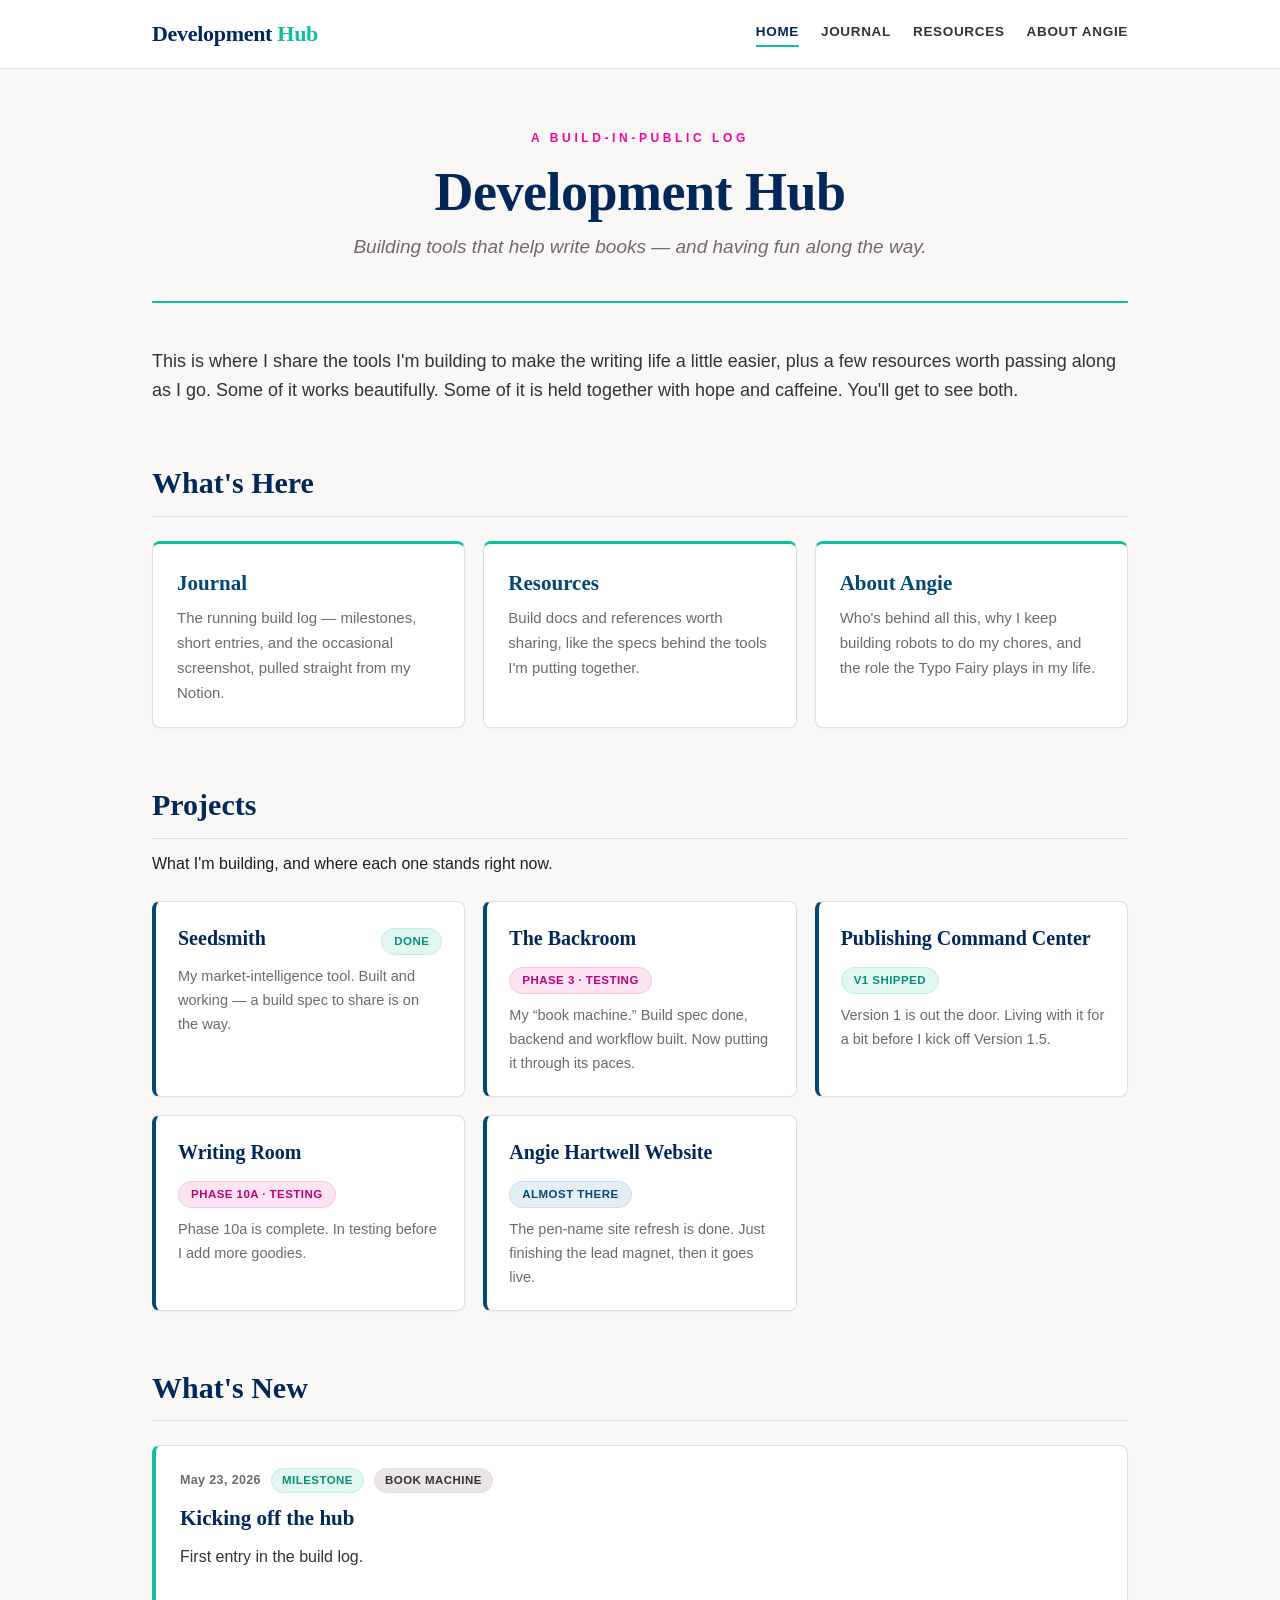
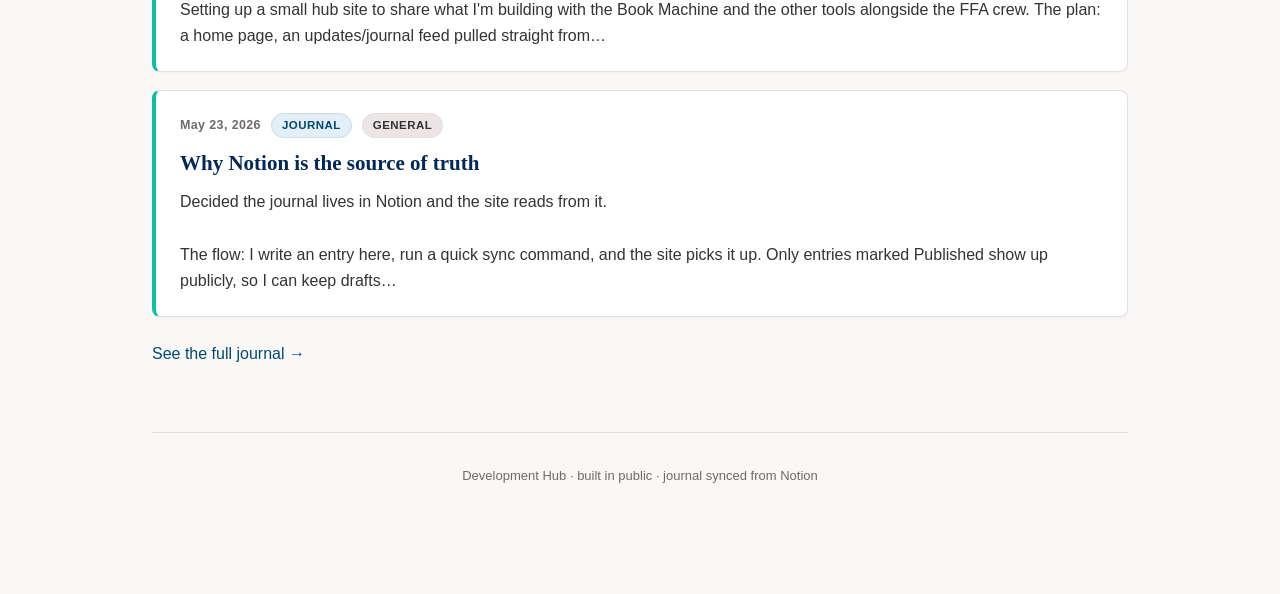
==== index.html @ eb2869bb "Initial commit" ====
<!DOCTYPE html>
<html lang="en">
<head>
<meta charset="UTF-8" />
<meta name="viewport" content="width=device-width, initial-scale=1.0" />
<title>Development Hub | Byte-Sized Booksmith</title>
<link rel="stylesheet" href="styles.css" />
</head>
<body>
  <div class="topbar">
    <div class="inner">
      <div class="brand">Development <span class="mark">Hub</span></div>
      <nav class="nav">
        <a href="index.html" class="active">Home</a>
        <a href="updates.html">Journal</a>
        <a href="resources.html">Resources</a>
        <a href="about.html">About Angie</a>
      </nav>
    </div>
  </div>

  <div class="page">
    <header class="hero">
      <div class="eyebrow">A build-in-public log</div>
      <h1>Development Hub</h1>
      <p class="tagline">Building tools that help write books &mdash; and having fun along the way.</p>
    </header>

    <p class="lede">
      This is where I share the tools I'm building to make the writing life a little
      easier, plus a few resources worth passing along as I go. Some of it works
      beautifully. Some of it is held together with hope and caffeine. You'll get to
      see both.
    </p>

    <h2>What's Here</h2>
    <div class="cards">
      <div class="card">
        <h3><a href="updates.html">Journal</a></h3>
        <p>The running build log &mdash; milestones, short entries, and the occasional screenshot, pulled straight from my Notion.</p>
      </div>
      <div class="card">
        <h3><a href="resources.html">Resources</a></h3>
        <p>Build docs and references worth sharing, like the specs behind the tools I'm putting together.</p>
      </div>
      <div class="card">
        <h3><a href="about.html">About Angie</a></h3>
        <p>Who's behind all this, why I keep building robots to do my chores, and the role the Typo Fairy plays in my life.</p>
      </div>
    </div>

    <h2>Projects</h2>
    <p>What I'm building, and where each one stands right now.</p>
    <div class="projects">
      <div class="project">
        <div class="top">
          <h3>Seedsmith</h3>
          <span class="status done">Done</span>
        </div>
        <p>My market-intelligence tool. Built and working &mdash; a build spec to share is on the way.</p>
      </div>
      <div class="project">
        <div class="top">
          <h3>The Backroom</h3>
          <span class="status testing">Phase 3 &middot; Testing</span>
        </div>
        <p>My &ldquo;book machine.&rdquo; Build spec done, backend and workflow built. Now putting it through its paces.</p>
      </div>
      <div class="project">
        <div class="top">
          <h3>Publishing Command Center</h3>
          <span class="status shipped">v1 Shipped</span>
        </div>
        <p>Version 1 is out the door. Living with it for a bit before I kick off Version 1.5.</p>
      </div>
      <div class="project">
        <div class="top">
          <h3>Writing Room</h3>
          <span class="status testing">Phase 10a &middot; Testing</span>
        </div>
        <p>Phase 10a is complete. In testing before I add more goodies.</p>
      </div>
      <div class="project">
        <div class="top">
          <h3>Angie Hartwell Website</h3>
          <span class="status building">Almost There</span>
        </div>
        <p>The pen-name site refresh is done. Just finishing the lead magnet, then it goes live.</p>
      </div>
    </div>

    <h2>What's New</h2>
    <div id="latest" class="feed">
      <p class="empty">Loading the latest entries&hellip;</p>
    </div>
    <p><a href="updates.html">See the full journal &rarr;</a></p>

    <footer class="foot">
      <p>Development Hub &middot; built in public &middot; journal synced from Notion</p>
    </footer>
  </div>

  <script src="feed.js"></script>
  <script>
    renderFeed({ target: "latest", limit: 3, compact: true });
  </script>
</body>
</html>
---- styles.css ----
/* ============================================================
   Development Hub — shared styles
   Byte-Sized Booksmith palette
   teal / blue / navy / blush / charcoal / magenta
   Light, modern, editorial author-site feel
   ============================================================ */
:root {
  --teal: #0fbf9f;
  --teal-dark: #0a8f77;
  --blue: #024873;
  --navy: #022859;
  --blush: #d6c9c9;
  --blush-soft: #ece5e5;
  --charcoal: #333333;
  --ink: #1f1f1f;
  --magenta: #f2059f;
  --paper: #ffffff;
  --cream: #faf8f7;
  --muted: #6f6a6a;
  --rule: #e4dddd;
  --card: #ffffff;
}
* { box-sizing: border-box; }
html { -webkit-text-size-adjust: 100%; scroll-behavior: smooth; }
body {
  margin: 0;
  background: var(--cream);
  color: var(--ink);
  font-family: -apple-system, BlinkMacSystemFont, "Segoe UI", Roboto, "Helvetica Neue", Arial, sans-serif;
  font-size: 16px;
  line-height: 1.65;
}
a { color: var(--blue); text-decoration: none; }
a:hover { color: var(--teal-dark); text-decoration: underline; }

.page { max-width: 1040px; margin: 0 auto; padding: 0 32px 96px; }

/* ---------- top nav ---------- */
.topbar {
  border-bottom: 1px solid var(--rule);
  background: rgba(255, 255, 255, 0.92);
  backdrop-filter: saturate(140%) blur(6px);
  position: sticky;
  top: 0;
  z-index: 10;
}
.topbar .inner {
  max-width: 1040px;
  margin: 0 auto;
  padding: 16px 32px;
  display: flex;
  align-items: center;
  justify-content: space-between;
  flex-wrap: wrap;
  gap: 12px;
}
.brand {
  font-family: Georgia, "Times New Roman", serif;
  font-size: 22px;
  font-weight: 700;
  color: var(--navy);
  letter-spacing: -0.3px;
}
.brand .mark { color: var(--teal); }
.nav { display: flex; gap: 22px; flex-wrap: wrap; }
.nav a {
  color: var(--charcoal);
  font-size: 13.5px;
  letter-spacing: 0.05em;
  text-transform: uppercase;
  font-weight: 600;
}
.nav a:hover { color: var(--teal-dark); text-decoration: none; }
.nav a.active { color: var(--navy); border-bottom: 2px solid var(--teal); padding-bottom: 2px; }

/* ---------- hero ---------- */
header.hero {
  text-align: center;
  border-bottom: 2px solid var(--teal);
  padding: 60px 0 38px;
  margin-bottom: 44px;
}
header.hero .eyebrow {
  color: var(--magenta);
  letter-spacing: 0.3em;
  text-transform: uppercase;
  font-size: 12px;
  font-weight: 700;
}
header.hero h1 {
  font-family: Georgia, "Times New Roman", serif;
  font-size: 54px;
  margin: 14px 0 6px;
  color: var(--navy);
  letter-spacing: -0.5px;
  line-height: 1.08;
}
header.hero .tagline {
  font-style: italic;
  color: var(--muted);
  font-size: 19px;
  margin: 10px auto 0;
  max-width: 660px;
}

h2 {
  font-family: Georgia, "Times New Roman", serif;
  font-size: 30px;
  color: var(--navy);
  margin: 52px 0 8px;
  border-bottom: 1px solid var(--rule);
  padding-bottom: 8px;
}
h3 { font-family: Georgia, "Times New Roman", serif; font-size: 21px; color: var(--charcoal); margin: 28px 0 6px; }
p.lede { font-size: 18px; color: var(--charcoal); }
p { margin: 12px 0; }

code, .mono {
  font-family: ui-monospace, SFMono-Regular, "Menlo", Consolas, "Courier New", monospace;
  font-size: 0.9em;
  background: var(--blush-soft);
  padding: 1px 6px;
  border-radius: 3px;
  color: var(--blue);
}
pre {
  background: var(--navy);
  color: #eaf3f1;
  padding: 16px 18px;
  border-radius: 8px;
  overflow-x: auto;
  font-size: 13.5px;
  line-height: 1.55;
}
pre code { background: none; color: inherit; padding: 0; }

/* ---------- cards grid ---------- */
.cards {
  display: grid;
  grid-template-columns: repeat(auto-fit, minmax(280px, 1fr));
  gap: 18px;
  margin: 24px 0;
}
.card {
  background: var(--card);
  border: 1px solid var(--rule);
  border-top: 3px solid var(--teal);
  border-radius: 8px;
  padding: 22px 24px;
  box-shadow: 0 1px 3px rgba(2, 40, 89, 0.04);
  transition: box-shadow 0.18s ease, transform 0.18s ease;
}
.card:hover { box-shadow: 0 6px 18px rgba(2, 40, 89, 0.08); transform: translateY(-2px); }
.card h3 { margin-top: 0; color: var(--navy); }
.card p { color: var(--muted); font-size: 15px; margin: 6px 0 0; }

/* ---------- project status board ---------- */
.projects {
  display: grid;
  grid-template-columns: repeat(auto-fit, minmax(300px, 1fr));
  gap: 18px;
  margin: 24px 0;
}
.project {
  background: var(--card);
  border: 1px solid var(--rule);
  border-left: 4px solid var(--blue);
  border-radius: 8px;
  padding: 20px 22px;
  box-shadow: 0 1px 3px rgba(2, 40, 89, 0.04);
}
.project .top {
  display: flex;
  align-items: baseline;
  justify-content: space-between;
  gap: 12px;
  flex-wrap: wrap;
}
.project h3 { margin: 0; font-size: 20px; color: var(--navy); }
.project p { color: var(--muted); font-size: 14.5px; margin: 10px 0 0; }

/* status pills */
.status {
  display: inline-block;
  padding: 3px 12px;
  border-radius: 999px;
  font-size: 11.5px;
  font-weight: 700;
  letter-spacing: 0.04em;
  text-transform: uppercase;
  white-space: nowrap;
  border: 1px solid transparent;
}
.status.done     { background: #e3f7f2; color: var(--teal-dark); border-color: #bfeee3; }
.status.shipped  { background: #e3f7f2; color: var(--teal-dark); border-color: #bfeee3; }
.status.testing  { background: #fde4f3; color: #b8047a; border-color: #f7c4e3; }
.status.building { background: #e4eef6; color: var(--blue); border-color: #c9ddec; }
.status.next     { background: var(--blush-soft); color: var(--charcoal); border-color: var(--blush); }

/* ---------- journal feed ---------- */
.feed { margin: 24px 0; }
.entry {
  background: var(--card);
  border: 1px solid var(--rule);
  border-radius: 8px;
  padding: 22px 24px;
  margin-bottom: 18px;
  border-left: 4px solid var(--teal);
  box-shadow: 0 1px 3px rgba(2, 40, 89, 0.04);
}
.entry .meta {
  display: flex;
  align-items: center;
  gap: 10px;
  flex-wrap: wrap;
  font-size: 12.5px;
  color: var(--muted);
  margin-bottom: 8px;
}
.entry .date { font-weight: 600; letter-spacing: 0.03em; }
.entry h3 { margin: 2px 0 8px; color: var(--navy); }
.entry .body { color: var(--charcoal); white-space: pre-wrap; }
.entry .shot { margin-top: 14px; }
.entry .shot img {
  max-width: 100%;
  border: 1px solid var(--rule);
  border-radius: 6px;
  display: block;
}
.entry .more { margin-top: 12px; font-size: 14px; }

/* tags / chips */
.chip {
  display: inline-block;
  padding: 2px 10px;
  border-radius: 999px;
  font-size: 11.5px;
  font-weight: 700;
  letter-spacing: 0.04em;
  text-transform: uppercase;
  border: 1px solid var(--rule);
  color: var(--charcoal);
  background: var(--blush-soft);
}
.chip.type-milestone { background: #e3f7f2; color: var(--teal-dark); border-color: #bfeee3; }
.chip.type-journal   { background: #e4eef6; color: var(--blue); border-color: #c9ddec; }
.chip.type-screenshot{ background: #fde4f3; color: #b8047a; border-color: #f7c4e3; }
.chip.type-resource  { background: var(--blush-soft); color: var(--charcoal); border-color: var(--blush); }

/* project filter buttons */
.filters { display: flex; flex-wrap: wrap; gap: 8px; margin: 20px 0 8px; }
.filters button {
  font: inherit;
  font-size: 13px;
  font-weight: 600;
  padding: 6px 14px;
  border-radius: 999px;
  border: 1px solid var(--rule);
  background: var(--card);
  color: var(--charcoal);
  cursor: pointer;
  transition: all 0.15s ease;
}
.filters button:hover { border-color: var(--teal); color: var(--teal-dark); }
.filters button.active { background: var(--teal); color: #fff; border-color: var(--teal); }

.empty { color: var(--muted); font-style: italic; padding: 24px 0; }

/* ---------- about page: floated portrait + pull quote ---------- */
.portrait {
  float: right;
  width: 260px;
  max-width: 42%;
  margin: 6px 0 18px 28px;
  border-radius: 12px;
  border: 1px solid var(--rule);
  box-shadow: 0 6px 18px rgba(2, 40, 89, 0.10);
  display: block;
}
.pullquote {
  clear: right;
  border-left: 4px solid var(--teal);
  background: var(--blush-soft);
  margin: 32px 0;
  padding: 18px 24px;
  border-radius: 0 8px 8px 0;
  font-family: Georgia, "Times New Roman", serif;
  font-style: italic;
  font-size: 22px;
  line-height: 1.4;
  color: var(--navy);
}
@media (max-width: 600px) {
  .portrait { float: none; width: 100%; max-width: 100%; margin: 0 0 20px; }
  .pullquote { font-size: 19px; }
}

/* ---------- footer ---------- */
footer.foot {
  border-top: 1px solid var(--rule);
  margin-top: 64px;
  padding-top: 20px;
  text-align: center;
  color: var(--muted);
  font-size: 13px;
}

@media (max-width: 600px) {
  header.hero h1 { font-size: 38px; }
  .page { padding: 0 18px 64px; }
  .topbar .inner { padding: 12px 18px; }
}
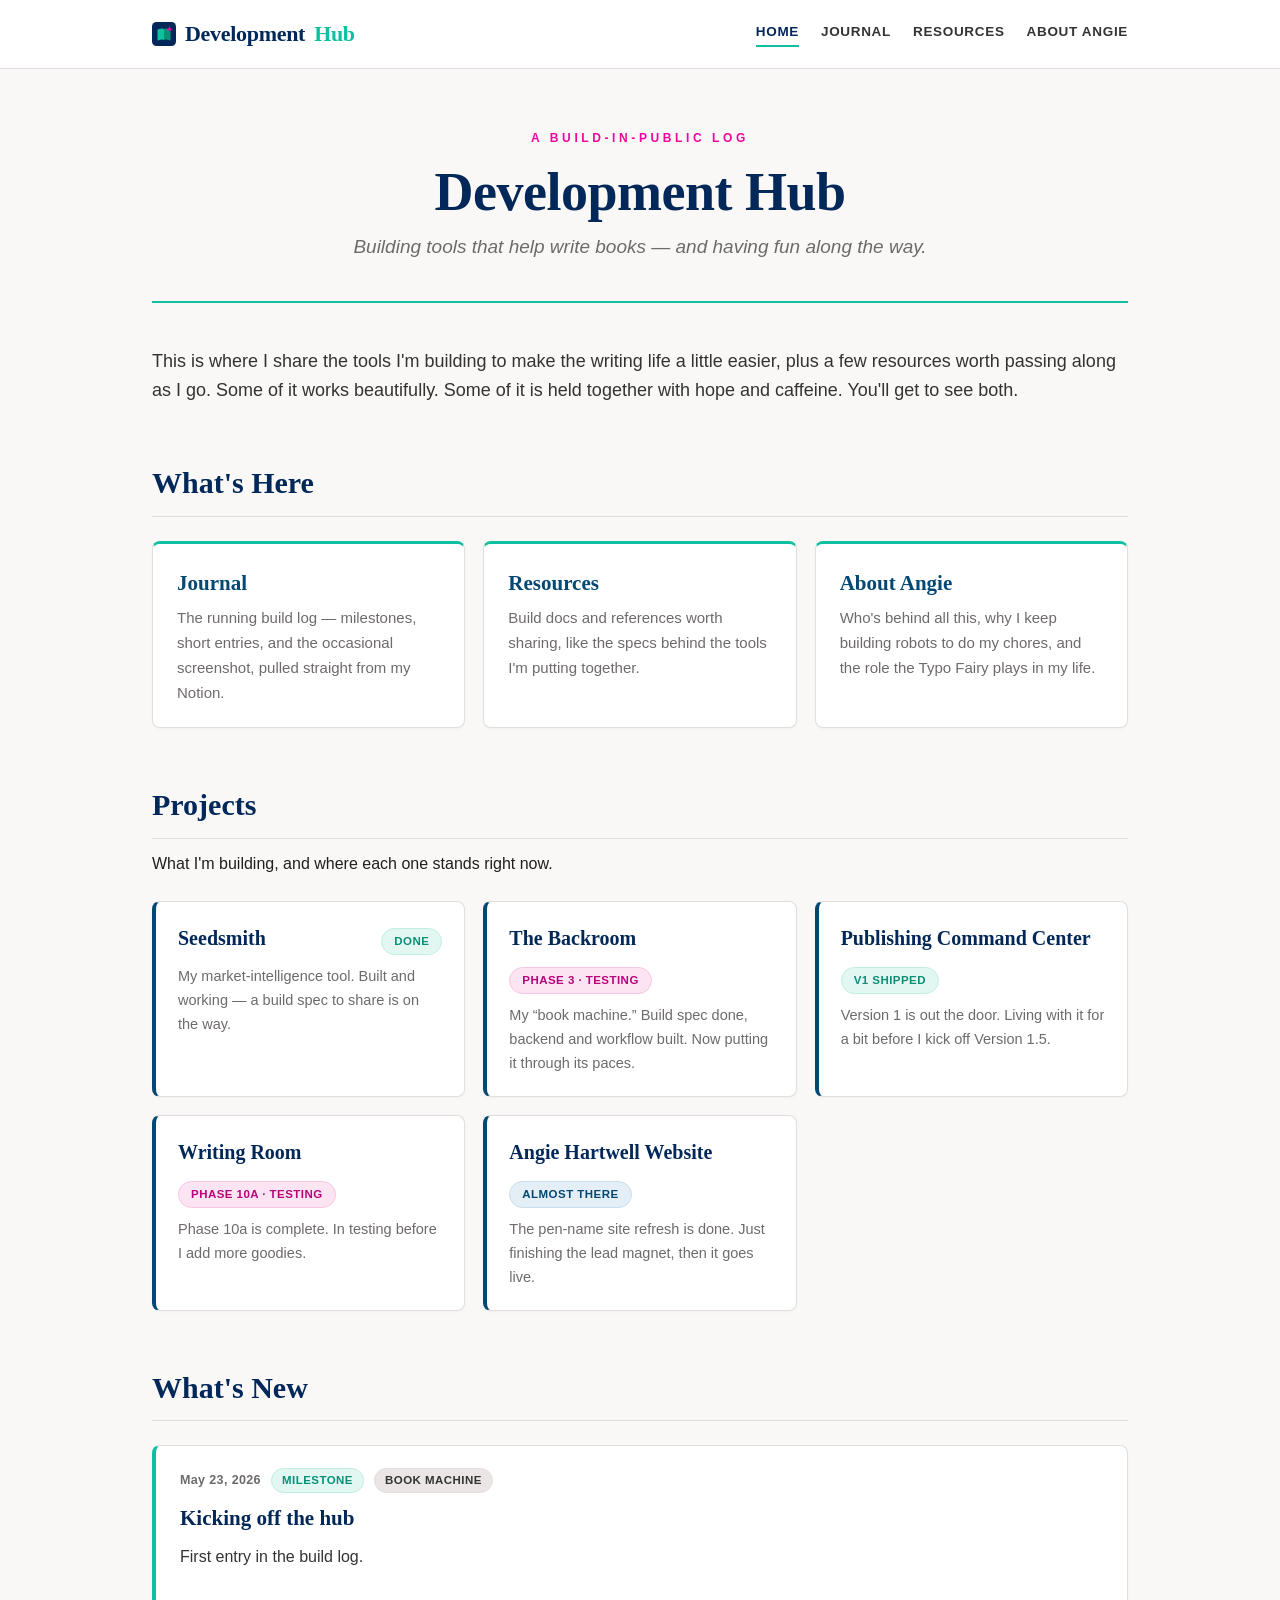
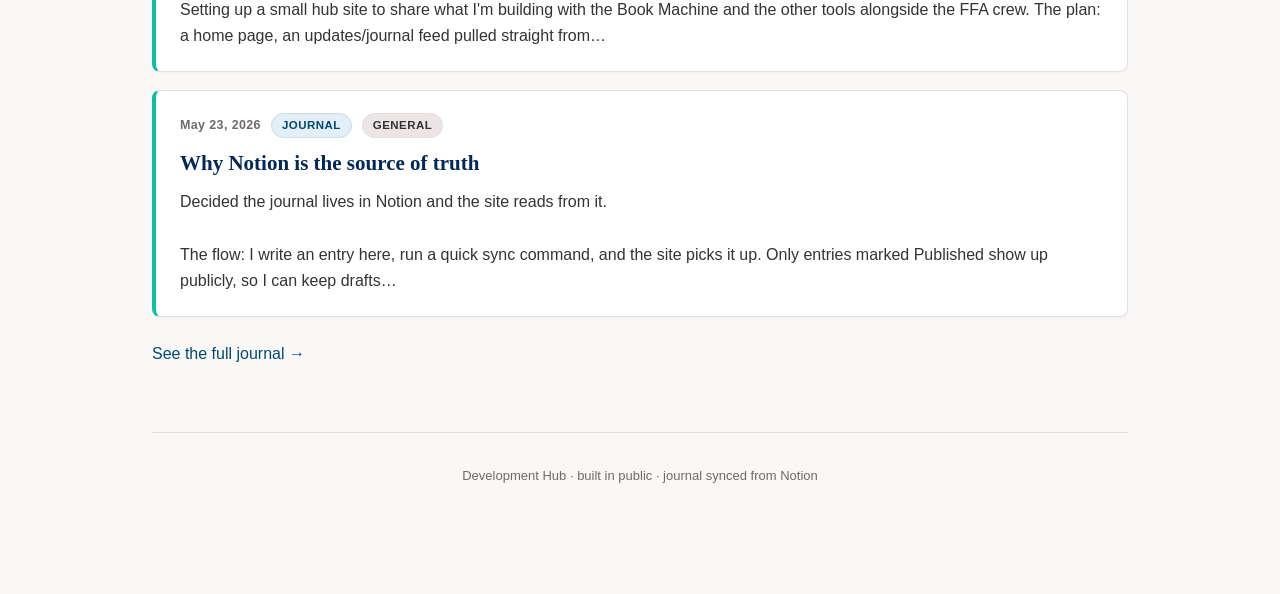
==== commit 5ae3caf2: "Favicon added" ====
--- a/index.html
+++ b/index.html
@@ -4,12 +4,13 @@
 <meta charset="UTF-8" />
 <meta name="viewport" content="width=device-width, initial-scale=1.0" />
 <title>Development Hub | Byte-Sized Booksmith</title>
+<link rel="icon" type="image/svg+xml" href="images/favicon.svg" />
 <link rel="stylesheet" href="styles.css" />
 </head>
 <body>
   <div class="topbar">
     <div class="inner">
-      <div class="brand">Development <span class="mark">Hub</span></div>
+      <div class="brand"><img class="logo" src="images/favicon.svg" alt="" />Development <span class="mark">Hub</span></div>
       <nav class="nav">
         <a href="index.html" class="active">Home</a>
         <a href="updates.html">Journal</a>
--- a/styles.css
+++ b/styles.css
@@ -60,7 +60,11 @@
   font-weight: 700;
   color: var(--navy);
   letter-spacing: -0.3px;
-}
+  display: inline-flex;
+  align-items: center;
+  gap: 9px;
+}
+.brand .logo { width: 24px; height: 24px; flex: none; display: block; }
 .brand .mark { color: var(--teal); }
 .nav { display: flex; gap: 22px; flex-wrap: wrap; }
 .nav a {
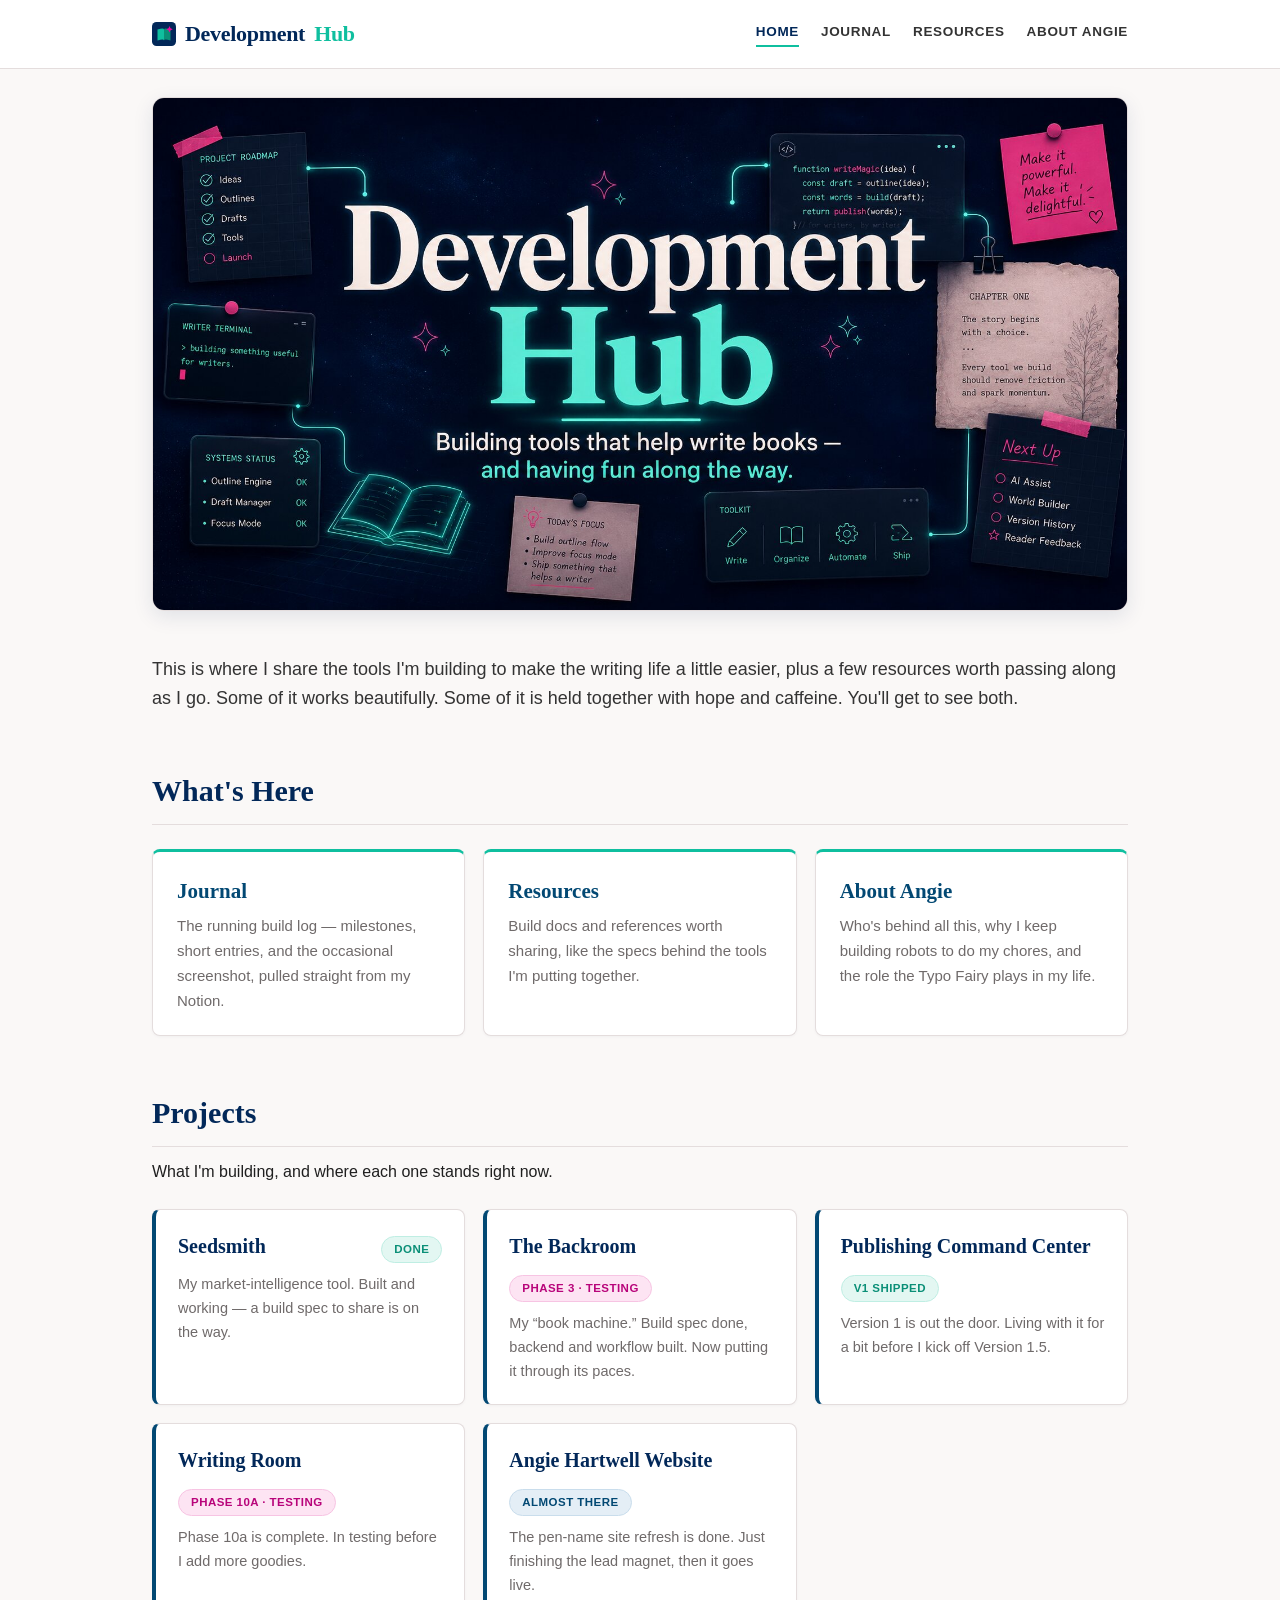
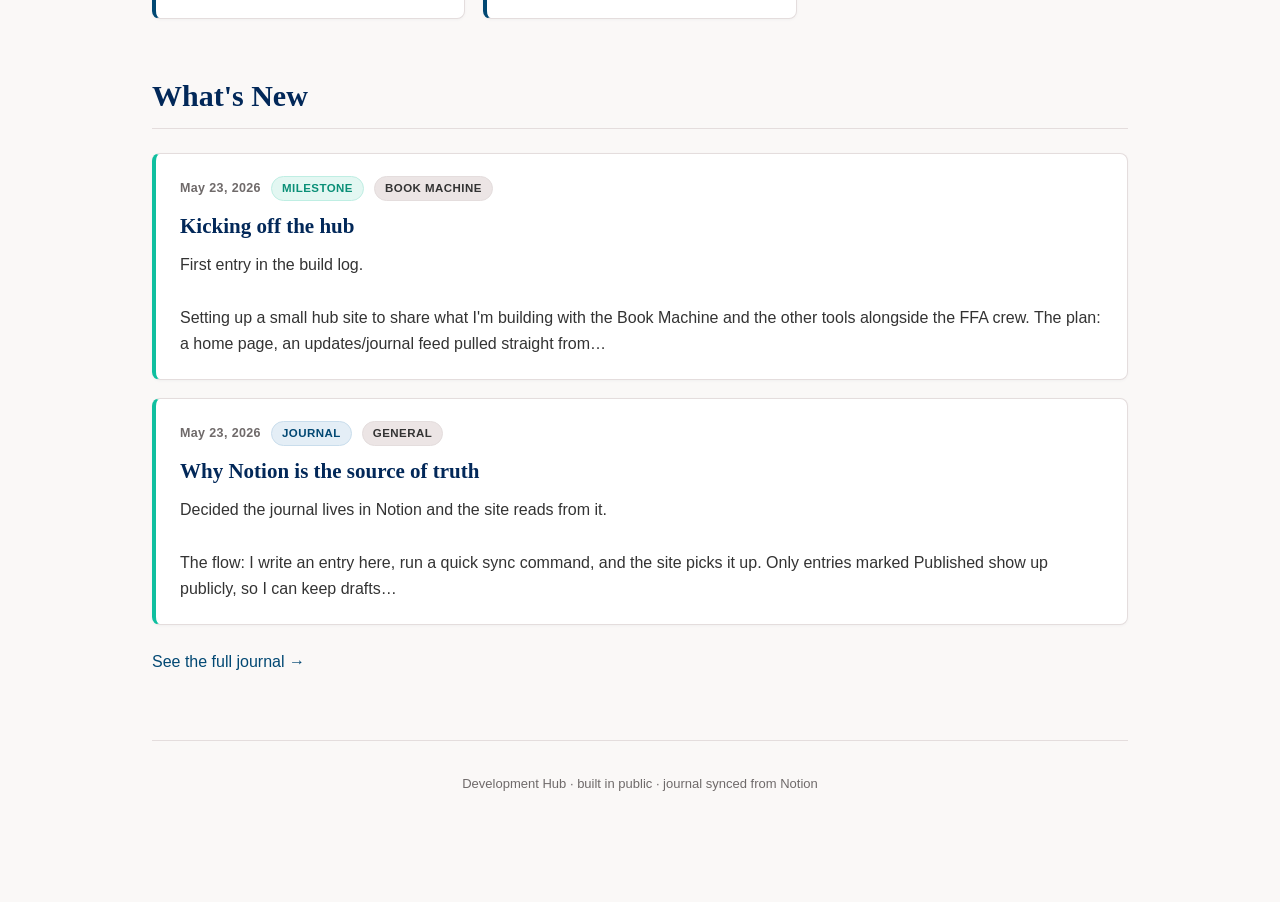
==== commit 996437d4: "OpenGraph and Hero Image" ====
--- a/index.html
+++ b/index.html
@@ -4,6 +4,17 @@
 <meta charset="UTF-8" />
 <meta name="viewport" content="width=device-width, initial-scale=1.0" />
 <title>Development Hub | Byte-Sized Booksmith</title>
+<meta name="description" content="Building tools that help write books, and having fun along the way. The build-in-public hub for Byte-Sized Booksmith." />
+<meta property="og:type" content="website" />
+<meta property="og:site_name" content="Byte-Sized Booksmith" />
+<meta property="og:title" content="Development Hub | Byte-Sized Booksmith" />
+<meta property="og:description" content="Building tools that help write books, and having fun along the way." />
+<meta property="og:url" content="https://bytesizedbooksmith.github.io/dev-hub/" />
+<meta property="og:image" content="https://bytesizedbooksmith.github.io/dev-hub/images/DevHub-Header.jpg" />
+<meta name="twitter:card" content="summary_large_image" />
+<meta name="twitter:title" content="Development Hub | Byte-Sized Booksmith" />
+<meta name="twitter:description" content="Building tools that help write books, and having fun along the way." />
+<meta name="twitter:image" content="https://bytesizedbooksmith.github.io/dev-hub/images/DevHub-Header.jpg" />
 <link rel="icon" type="image/svg+xml" href="images/favicon.svg" />
 <link rel="stylesheet" href="styles.css" />
 </head>
@@ -21,10 +32,9 @@
   </div>
 
   <div class="page">
-    <header class="hero">
-      <div class="eyebrow">A build-in-public log</div>
-      <h1>Development Hub</h1>
-      <p class="tagline">Building tools that help write books &mdash; and having fun along the way.</p>
+    <header class="banner">
+      <h1 class="sr-only">Development Hub &mdash; building tools that help write books, and having fun along the way.</h1>
+      <img src="images/DevHub-Header.jpg" alt="Development Hub: building tools that help write books, and having fun along the way." />
     </header>
 
     <p class="lede">
--- a/styles.css
+++ b/styles.css
@@ -77,6 +77,26 @@
 .nav a:hover { color: var(--teal-dark); text-decoration: none; }
 .nav a.active { color: var(--navy); border-bottom: 2px solid var(--teal); padding-bottom: 2px; }
 
+/* ---------- banner hero (home) ---------- */
+.sr-only {
+  position: absolute;
+  width: 1px; height: 1px;
+  padding: 0; margin: -1px;
+  overflow: hidden; clip: rect(0, 0, 0, 0);
+  white-space: nowrap; border: 0;
+}
+header.banner {
+  margin: 28px 0 44px;
+}
+header.banner img {
+  display: block;
+  width: 100%;
+  height: auto;
+  border-radius: 12px;
+  border: 1px solid var(--rule);
+  box-shadow: 0 6px 20px rgba(2, 40, 89, 0.10);
+}
+
 /* ---------- hero ---------- */
 header.hero {
   text-align: center;
